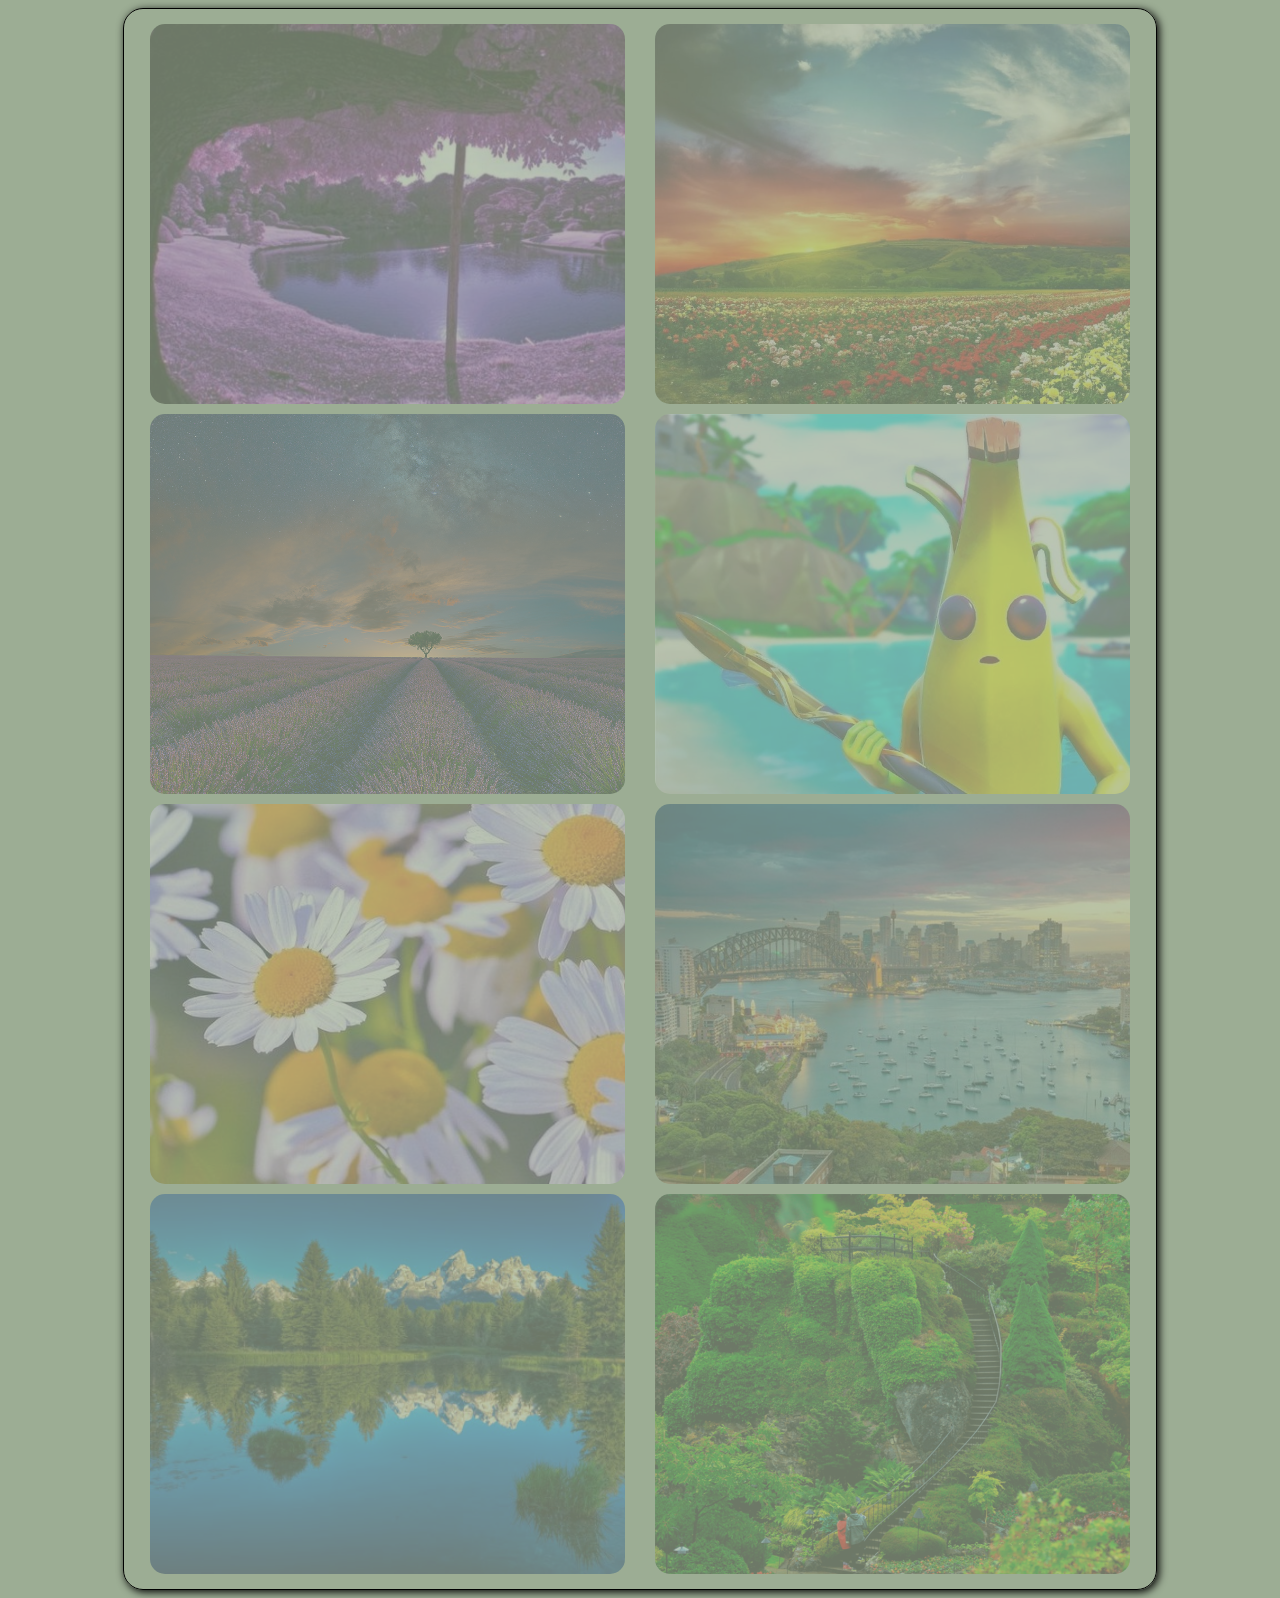
==== Gallery/index.html @ 2c0b26d9 "Add files via upload" ====
<!DOCTYPE html>
<html>
<head>
	<title>Gallery</title>
	<link rel="stylesheet" type="text/css" href="main.css">
</head>
<body>
	<div class="main">
		<div class="item img1"></div>
		<div class="item img2"></div>
		<div class="item img3"></div>
		<div class="item img4"></div>
		<div class="item img5"></div>
		<div class="item img6"></div>
		<div class="item img7"></div>
		<div class="item img8"></div>
	</div>
</body>
</html>
---- Gallery/main.css ----
body{
	background-color: #9cad94;
}
.main{
	width: 80%;
	margin: auto;
	padding: 10px;

	border: 1px solid black;
	border-radius: 20px;
	box-shadow: 2px 2px 8px black;

	display: flex;
	flex-wrap: wrap;
	justify-content: space-around;
}
.item{
	width: 47%;
	height: 380px;
	margin:5px;
	background-size: cover;
transition: 0.5s;
	border-radius: 15px;
	opacity: 0.3;
}
.item:hover{
	box-shadow: 1px 1px 6px black;
	opacity: 1;
	transition: 1s;
	transform: scale(1.5);
}


/*картинки*/
.img1{
	background-image: url(img/1.jpg);
}
.img2{
	background-image: url(img/2.jpg);	
}
.img3{
	background-image: url(img/3.jpg);
}
.img4{
	background-image: url(img/4.jpg);
}
.img5{
	background-image: url(img/5.jpeg);
}
.img6{
	background-image: url(img/6.jpg);
}
.img7{
	background-image: url(img/7.jpg);
}
.img8{
	background-image: url(img/8.jpg);
}
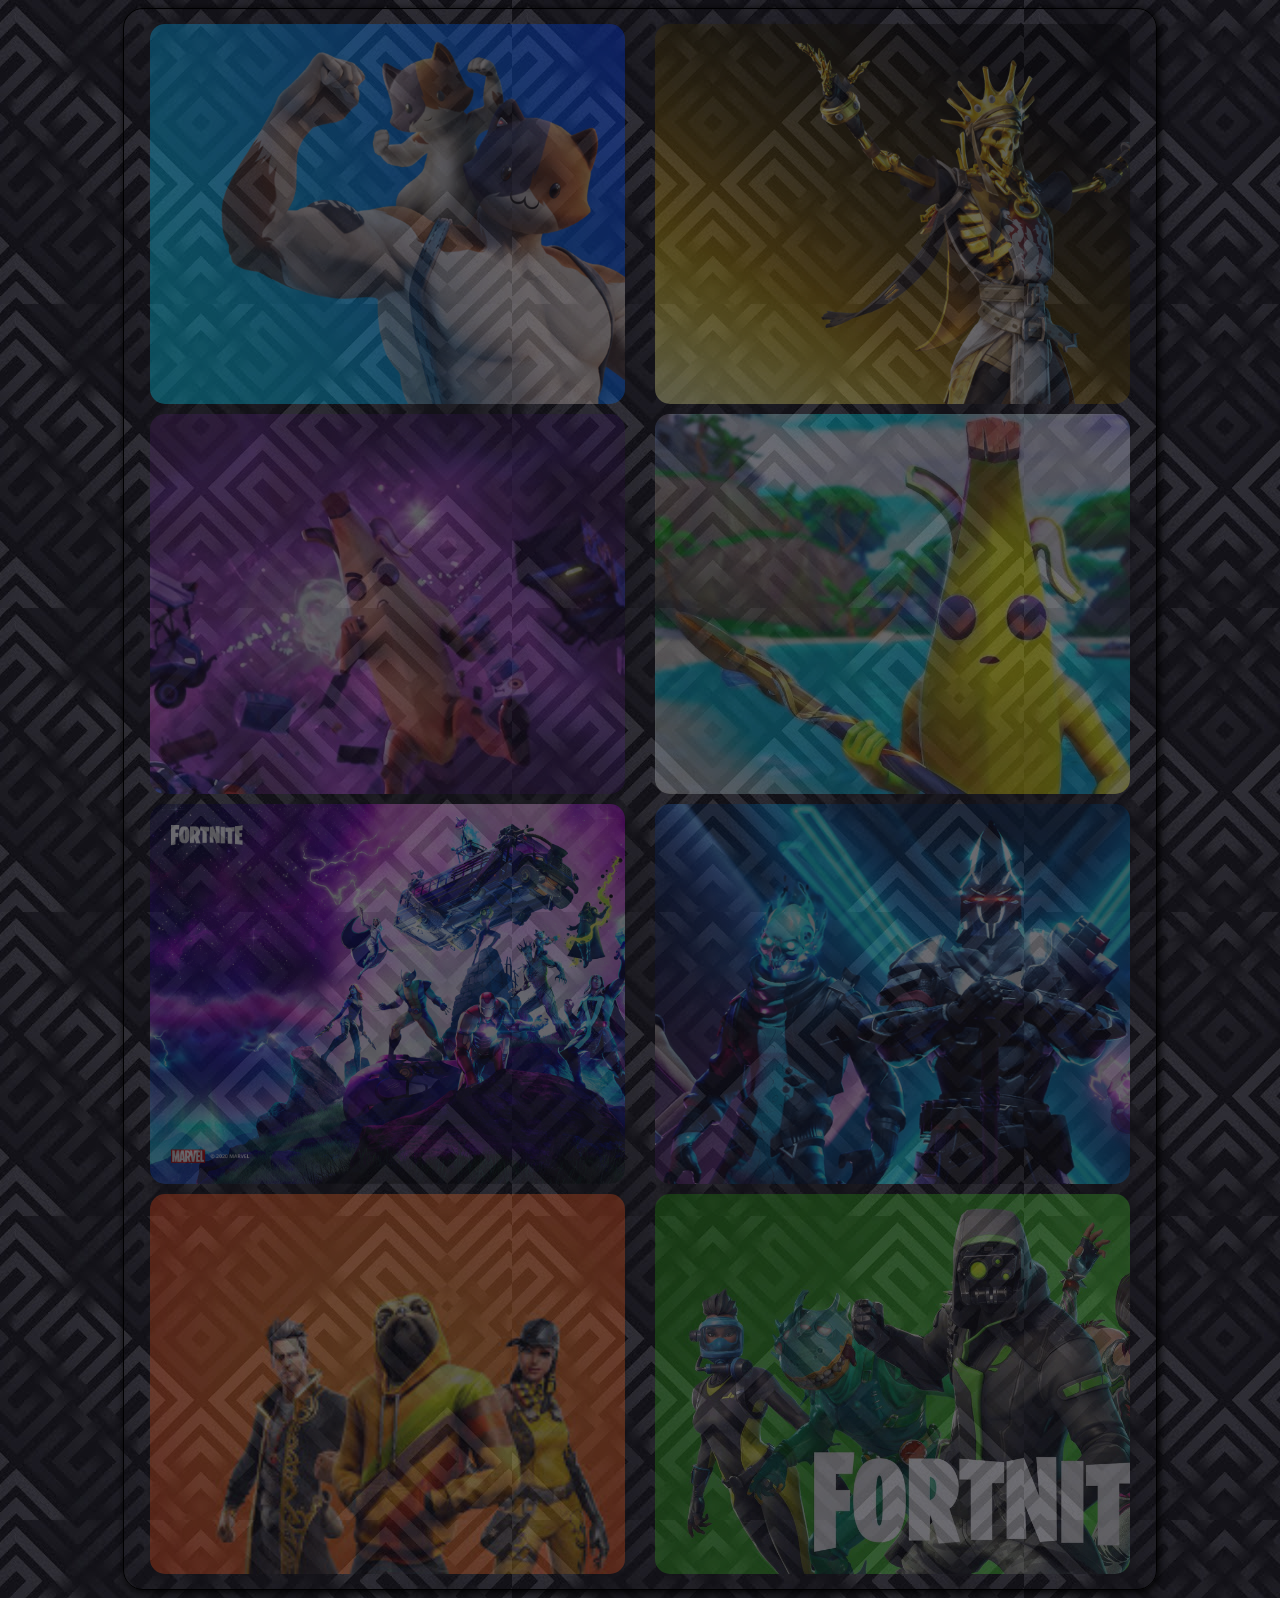
==== commit f71b1c26: "Add files via upload" ====
--- a/Gallery/index.html
+++ b/Gallery/index.html
@@ -1,7 +1,7 @@
 <!DOCTYPE html>
 <html>
 <head>
-	<title>Gallery</title>
+	<title>Gallery "Fortnite"</title>
 	<link rel="stylesheet" type="text/css" href="main.css">
 </head>
 <body>
--- a/Gallery/main.css
+++ b/Gallery/main.css
@@ -1,5 +1,6 @@
 body{
 	background-color: #9cad94;
+	background-image: url(img/11.jpg);
 }
 .main{
 	width: 80%;
@@ -27,7 +28,7 @@
 	box-shadow: 1px 1px 6px black;
 	opacity: 1;
 	transition: 1s;
-	transform: scale(1.5);
+	transform: scale(1.5) rotate(3600deg);
 }
 
 
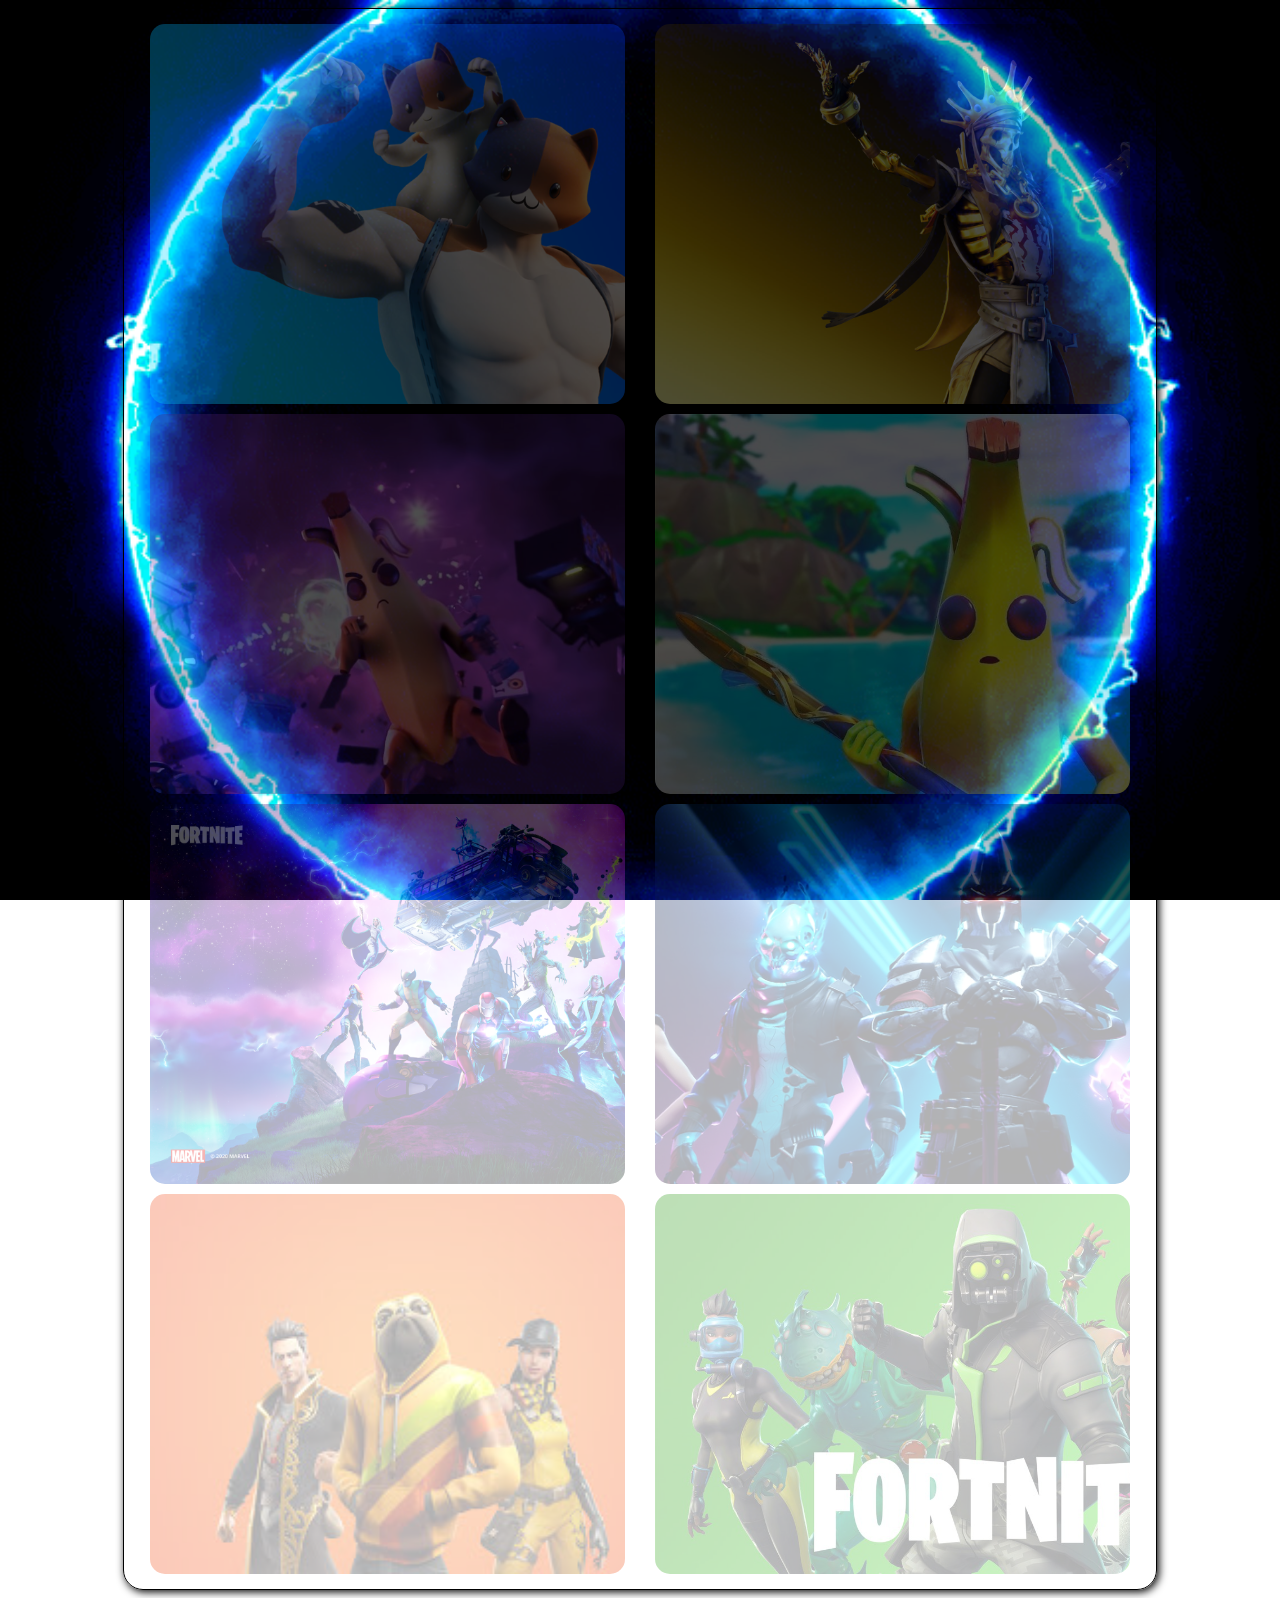
==== commit 1bfea66d: "Add files via upload" ====
--- a/Gallery/index.html
+++ b/Gallery/index.html
@@ -1,19 +1,19 @@
 <!DOCTYPE html>
 <html>
 <head>
-	<title>Gallery "Fortnite"</title>
+	<title>Gallery</title>
 	<link rel="stylesheet" type="text/css" href="main.css">
 </head>
 <body>
 	<div class="main">
-		<div class="item img1"></div>
-		<div class="item img2"></div>
-		<div class="item img3"></div>
-		<div class="item img4"></div>
-		<div class="item img5"></div>
-		<div class="item img6"></div>
-		<div class="item img7"></div>
-		<div class="item img8"></div>
+		<a href="img/1.jpg" target="_blank" class="item img1"></a>
+		<a href="img/2.jpg" target="_blank" class="item img2"></a>
+		<a href="img/3.jpg" target="_blank" class="item img3"></a>
+		<a href="img/4.jpg" target="_blank" class="item img4"></a>
+		<a href="img/5.jpeg" target="_blank" class="item img5"></a>
+		<a href="img/6.jpg" target="_blank" class="item img6"></a>
+		<a href="img/7.jpg" target="_blank" class="item img7"></a>
+		<a href="img/8.jpg" target="_blank" class="item img8"></a>
 	</div>
 </body>
 </html>--- a/Gallery/main.css
+++ b/Gallery/main.css
@@ -1,6 +1,8 @@
 body{
-	background-color: #9cad94;
-	background-image: url(img/11.jpg);
+	background-image: url(img/11.gif);
+	background-size: cover;
+	background-position: center;
+	background-attachment: fixed;
 }
 .main{
 	width: 80%;
@@ -29,6 +31,7 @@
 	opacity: 1;
 	transition: 1s;
 	transform: scale(1.5) rotate(3600deg);
+	z-index: 9;
 }
 
 
